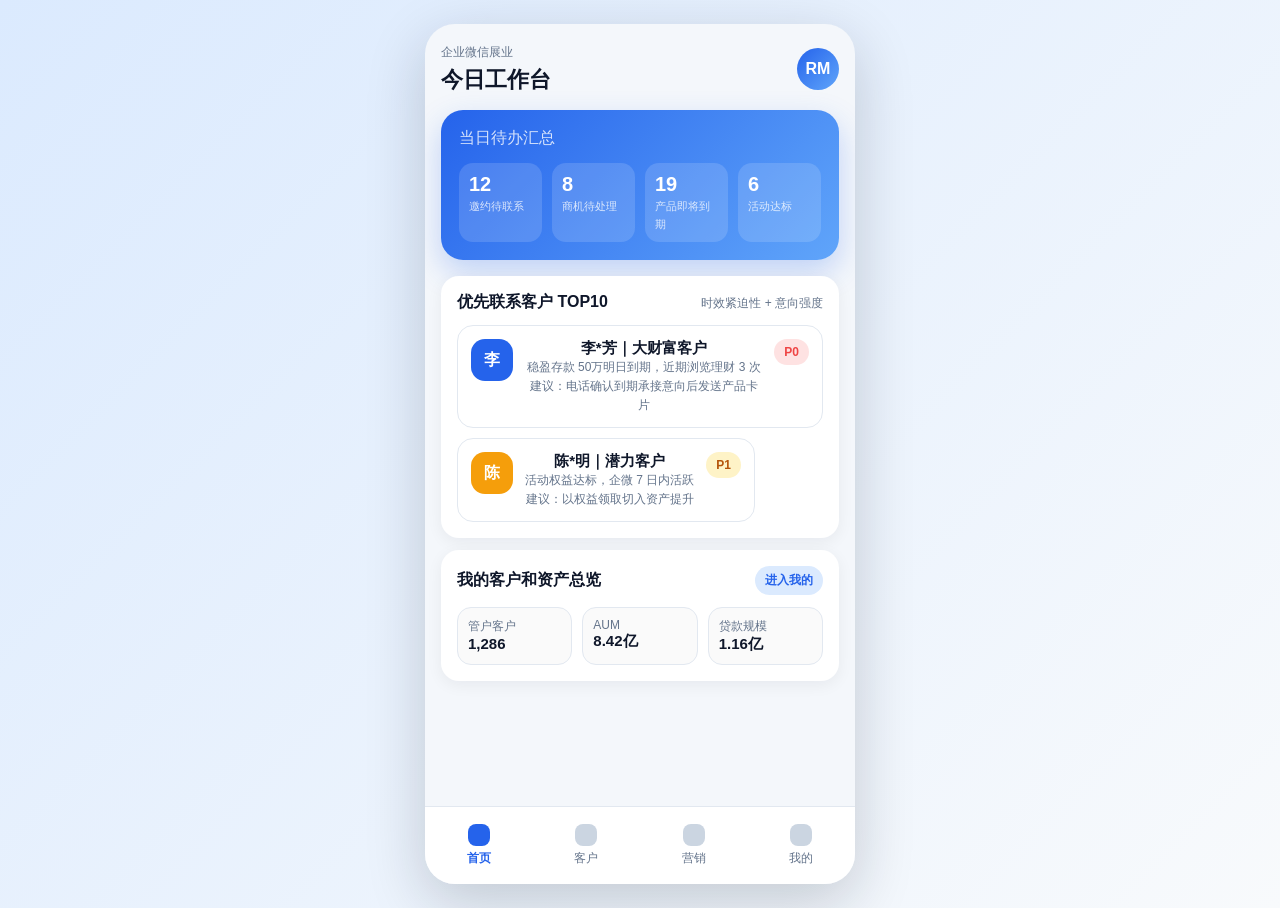
==== prototype/index.html @ 02556ceb "Unify PRD v1.2 prototype baseline Co-authored-by: multica-agent <github@multica.ai>" ====
<!DOCTYPE html>
<html lang="zh-CN">
<head>
  <meta charset="UTF-8">
  <meta name="viewport" content="width=device-width, initial-scale=1.0">
  <title>移动端客户经营工具 PRD v1.2 统一可交互原型</title>
  <style>
    :root{--primary:#2563eb;--primary-dark:#1d4ed8;--success:#10b981;--warning:#f59e0b;--danger:#ef4444;--bg:#f4f7fb;--surface:#fff;--text:#0f172a;--muted:#64748b;--border:#e2e8f0;--soft:#eff6ff}*{box-sizing:border-box}body{margin:0;min-height:100vh;background:linear-gradient(135deg,#dbeafe,#f8fafc);font-family:"PingFang SC",-apple-system,BlinkMacSystemFont,"Segoe UI",sans-serif;color:var(--text)}a,button{font:inherit;color:inherit}button{border:0;background:none}main.phone{width:min(100vw,430px);min-height:100vh;margin:0 auto;background:var(--bg);box-shadow:0 18px 60px rgba(15,23,42,.2);position:relative;overflow:hidden}.screen{display:none;min-height:100vh;padding:16px 16px 104px}.screen.active{display:block}.screen.subpage{padding-bottom:88px}.topbar,.subbar{display:flex;align-items:center;justify-content:space-between;gap:12px;min-height:58px}.subbar{justify-content:flex-start}.eyebrow{font-size:12px;color:var(--muted);margin:0 0 4px}h1,h2,h3,p{margin:0}h1{font-size:22px}h2{font-size:16px}h3{font-size:15px}.avatar{width:42px;height:42px;border-radius:50%;display:grid;place-items:center;color:#fff;font-weight:800;background:linear-gradient(135deg,var(--primary),#60a5fa)}.back{width:42px;height:42px;border-radius:14px;background:#fff;color:var(--primary);font-size:28px;box-shadow:0 5px 18px rgba(15,23,42,.08)}.hero{background:linear-gradient(135deg,var(--primary),#60a5fa);color:#fff;border-radius:22px;padding:18px;margin:12px 0 16px;box-shadow:0 12px 30px rgba(37,99,235,.25)}.hero p,.hero small{color:rgba(255,255,255,.8)}.grid2,.grid3,.grid4{display:grid;gap:10px}.grid2{grid-template-columns:repeat(2,1fr)}.grid3{grid-template-columns:repeat(3,1fr)}.grid4{grid-template-columns:repeat(4,1fr)}.metric{background:rgba(255,255,255,.14);border-radius:14px;padding:10px}.metric strong{display:block;font-size:20px}.metric span{font-size:11px;color:rgba(255,255,255,.78)}.card{background:#fff;border-radius:18px;padding:16px;margin:12px 0;box-shadow:0 4px 16px rgba(15,23,42,.06)}.title{display:flex;align-items:center;justify-content:space-between;gap:10px;margin-bottom:12px}.title span,.muted,small{font-size:12px;color:var(--muted);line-height:1.5}.entry,.row,.customer,.product,.rank,.asset-row{display:flex;align-items:flex-start;gap:12px;border:1px solid var(--border);border-radius:16px;padding:13px;margin-top:10px;background:#fff}.entry{align-items:center}.entry.primary,.customer.selected{border-color:#bfdbfe;background:linear-gradient(180deg,#fff,#eff6ff)}.icon{width:42px;height:42px;border-radius:14px;display:grid;place-items:center;background:var(--primary);color:#fff;font-weight:800;flex:0 0 42px}.icon.green{background:var(--success)}.icon.amber{background:var(--warning)}.icon.red{background:var(--danger)}.grow{flex:1}.pill,.tag{display:inline-flex;align-items:center;border-radius:999px;padding:6px 10px;font-size:12px;font-weight:700;background:#f1f5f9;color:var(--muted);white-space:nowrap}.pill.primary,.tag.primary{background:#dbeafe;color:var(--primary)}.tag.danger{background:#fee2e2;color:var(--danger)}.tag.warn{background:#fef3c7;color:#b45309}.chips{display:flex;gap:8px;overflow-x:auto;padding-bottom:2px}.chips .pill{border:1px solid transparent}.chips .primary{border-color:#bfdbfe}.tabbar{position:absolute;left:0;right:0;bottom:0;height:78px;background:rgba(255,255,255,.96);border-top:1px solid var(--border);display:grid;grid-template-columns:repeat(4,1fr);place-items:center;color:var(--muted);font-size:12px}.tabbar button{display:grid;gap:4px;place-items:center}.tabbar button::before{content:"";width:22px;height:22px;border-radius:8px;background:#cbd5e1}.tabbar .active{color:var(--primary);font-weight:800}.tabbar .active::before{background:var(--primary)}.bottom{position:absolute;left:16px;right:16px;bottom:18px;min-height:52px;border-radius:16px;background:var(--primary);color:#fff;font-weight:800;display:grid;place-items:center;box-shadow:0 12px 28px rgba(37,99,235,.28)}.bottom.secondary{background:#fff;color:var(--primary);border:1px solid #bfdbfe}.tabs{display:flex;gap:8px;overflow-x:auto;padding:2px 0 10px}.tabs button{border-radius:999px;padding:8px 10px;background:#f1f5f9;color:var(--muted);font-size:12px;font-weight:800;white-space:nowrap}.tabs button.active{background:#dbeafe;color:var(--primary)}.panel{display:none}.panel.active{display:block}.field-grid{display:grid;grid-template-columns:repeat(2,1fr);gap:10px}.field{border:1px solid var(--border);border-radius:14px;padding:10px;background:#fafafa}.field span{display:block;font-size:12px;color:var(--muted)}.field strong{font-size:15px}.opbar{position:absolute;left:0;right:0;bottom:0;height:76px;background:#fff;border-top:1px solid var(--border);display:grid;grid-template-columns:repeat(4,1fr);gap:6px;padding:8px 12px}.opbar button{border-radius:12px;background:#eff6ff;color:var(--primary);font-size:12px;font-weight:800}.table{display:grid;gap:8px}.asset-row{align-items:center;justify-content:space-between}.asset-row b{font-size:14px}.disabled{opacity:.55;background:#f8fafc}.notice{border-left:4px solid var(--primary);background:#eff6ff}.fail{border-color:#fecaca;background:#fff7f7}.success{border-color:#bbf7d0;background:#f0fdf4}.switch{display:flex;gap:8px;margin-top:8px}.switch button{flex:1;border-radius:12px;padding:10px;background:#f1f5f9;color:var(--muted);font-weight:800}.switch button.active{background:#dbeafe;color:var(--primary)}.empty{border:1px dashed #cbd5e1;border-radius:16px;padding:18px;text-align:center;color:var(--muted)}@media (min-width:700px){body{padding:24px 0}main.phone{min-height:860px;border-radius:30px}.screen{min-height:860px}}
  </style>
</head>
<body>
<main class="phone" aria-label="移动端客户经营工具 PRD v1.2 统一可交互原型">
  <section id="home" class="screen active" data-tab="home">
    <header class="topbar"><div><p class="eyebrow">企业微信展业</p><h1>今日工作台</h1></div><div class="avatar">RM</div></header>
    <div class="hero"><p>当日待办汇总</p><div class="grid4" style="margin-top:14px"><div class="metric"><strong>12</strong><span>邀约待联系</span></div><div class="metric"><strong>8</strong><span>商机待处理</span></div><div class="metric"><strong>19</strong><span>产品即将到期</span></div><div class="metric"><strong>6</strong><span>活动达标</span></div></div></div>
    <section class="card"><div class="title"><h2>优先联系客户 TOP10</h2><span>时效紧迫性 + 意向强度</span></div><button class="customer primary" onclick="show('customerDetail')"><div class="icon">李</div><div class="grow"><h3>李*芳｜大财富客户</h3><p class="muted">稳盈存款 50万明日到期，近期浏览理财 3 次</p><small>建议：电话确认到期承接意向后发送产品卡片</small></div><span class="tag danger">P0</span></button><button class="customer" onclick="show('customerDetail')"><div class="icon amber">陈</div><div class="grow"><h3>陈*明｜潜力客户</h3><p class="muted">活动权益达标，企微 7 日内活跃</p><small>建议：以权益领取切入资产提升</small></div><span class="tag warn">P1</span></button></section>
    <section class="card"><div class="title"><h2>我的客户和资产总览</h2><button class="pill primary" onclick="showTab('mine')">进入我的</button></div><div class="grid3"><div class="field"><span>管户客户</span><strong>1,286</strong></div><div class="field"><span>AUM</span><strong>8.42亿</strong></div><div class="field"><span>贷款规模</span><strong>1.16亿</strong></div></div></section>
  </section>

  <section id="customers" class="screen" data-tab="customers">
    <header class="topbar"><div><p class="eyebrow">客户经营</p><h1>客户列表</h1></div><div class="avatar">RM</div></header>
    <section class="card"><div class="chips"><span class="pill primary">全部</span><span class="pill">大财富客户</span><span class="pill">产品到期</span><span class="pill">强意向</span><span class="pill">贷款机会</span></div></section>
    <section class="card"><button class="customer selected" onclick="show('customerDetail')"><div class="icon">李</div><div class="grow"><h3>李*芳 138****6621</h3><p class="muted">证件 500***********0824｜风险 R2｜AUM 126.8万</p><small>存款 50万明日到期，E 秒贷额度可激活</small></div><span class="tag danger">到期</span></button><button class="customer" onclick="show('customerDetail')"><div class="icon green">王</div><div class="grow"><h3>王*娜 139****2819</h3><p class="muted">证件 350***********1186｜风险 R3｜AUM 82.4万</p><small>基金持仓回撤提醒，适合资产再平衡</small></div><span class="tag warn">动态</span></button></section>
  </section>

  <section id="customerDetail" class="screen subpage">
    <header class="subbar"><button class="back" onclick="backToTab('customers')" aria-label="返回">‹</button><div><p class="eyebrow">F01 客户详情</p><h1>李*芳</h1></div></header>
    <div class="hero"><p>客户资产总览</p><div class="grid3" style="margin-top:14px"><div class="metric"><strong>126.8万</strong><span>资产总计</span></div><div class="metric"><strong>18.6万</strong><span>总贷款</span></div><div class="metric"><strong>R2</strong><span>风险偏好</span></div></div></div>
    <section class="card"><div class="tabs" role="tablist"><button class="active" onclick="panel('productConfig',this)">产品配置</button><button onclick="panel('opportunity',this)">商机信息</button><button onclick="panel('campaigns',this)">营销活动</button><button onclick="panel('channels',this)">渠道签约</button><button onclick="panel('basicInfo',this)">基本信息</button></div>
      <div id="productConfig" class="panel active"><div class="field-grid"><div class="field"><span>存款</span><strong>58.0万</strong></div><div class="field"><span>理财</span><strong>42.6万</strong></div><div class="field"><span>基金</span><strong>12.4万</strong></div><div class="field"><span>总贷款</span><strong>18.6万</strong></div><div class="field"><span>E 秒贷余额</span><strong>8.2万</strong></div><div class="field"><span>零售贷款</span><strong>10.4万</strong></div></div><div class="row"><div class="grow"><h3>稳盈存款 50万</h3><p class="muted">到期日 2026-05-28｜收益率 2.15%｜建议承接固收理财</p></div><span class="tag danger">明日到期</span></div></div>
      <div id="opportunity" class="panel"><div class="row notice"><div class="grow"><h3>到期承接商机</h3><p class="muted">产品名称、余额、收益率、到期日完整展示；优先级 P0。</p></div><span class="tag danger">待处理</span></div><div class="row"><div class="grow"><h3>E 秒贷激活商机</h3><p class="muted">授信 20万，当前余额 8.2万，可结合资金周转需求沟通。</p></div><span class="tag warn">P1</span></div></div>
      <div id="campaigns" class="panel"><div class="row"><div class="grow"><h3>端午财富礼遇活动</h3><p class="muted">客户已达标可领权益，建议企微发送权益领取提醒。</p></div><span class="tag primary">可参与</span></div><div class="row"><div class="grow"><h3>大财富客户资产提升活动</h3><p class="muted">距下一档权益差 23.2万，可作为理财承接话术。</p></div><span class="tag warn">差额</span></div></div>
      <div id="channels" class="panel"><div class="field-grid"><div class="field"><span>企业微信</span><strong>已添加</strong></div><div class="field"><span>手机银行</span><strong>已签约</strong></div><div class="field"><span>短信触达</span><strong>已授权</strong></div><div class="field"><span>最近触达</span><strong>2026-05-24</strong></div></div></div>
      <div id="basicInfo" class="panel"><div class="field-grid"><div class="field"><span>客户类型</span><strong>大财富客户</strong></div><div class="field"><span>手机号</span><strong>138****6621</strong></div><div class="field"><span>证件号</span><strong>500***********0824</strong></div><div class="field"><span>KYC 标签</span><strong>稳健、短期限</strong></div></div></div>
    </section>
    <div class="opbar"><button>拨打电话</button><button>AI 简报</button><button>添加邀约</button><button>客户动态</button></div>
  </section>

  <section id="marketing" class="screen" data-tab="marketing">
    <header class="topbar"><div><p class="eyebrow">批量营销</p><h1>营销工具</h1></div><div class="avatar">RM</div></header>
    <div class="hero"><p>今日营销机会</p><div class="grid3" style="margin-top:14px"><div class="metric"><strong>38</strong><span>可触达客户</span></div><div class="metric"><strong>6</strong><span>到期转化</span></div><div class="metric"><strong>12</strong><span>活动达标</span></div></div></div>
    <section class="card"><button class="entry primary" onclick="show('productList')"><div class="icon">产</div><div class="grow"><h3>产品营销</h3><p class="muted">产品列表 → 产品详情 → 目标客户 → 企微确认 → 发送结果</p></div><span class="pill primary">进入</span></button><button class="entry" onclick="show('campaignList')"><div class="icon amber">活</div><div class="grow"><h3>活动营销</h3><p class="muted">活动达标权益、生日祝福、节日维护模板</p></div><span class="pill">查看</span></button><button class="entry"><div class="icon green">话</div><div class="grow"><h3>AI 话术生成</h3><p class="muted">根据客户标签生成企微沟通建议</p></div><span class="pill">展示态</span></button></section>
  </section>

  <section id="campaignList" class="screen subpage"><header class="subbar"><button class="back" onclick="showTab('marketing')">‹</button><div><p class="eyebrow">活动营销</p><h1>活动达标客户</h1></div></header><section class="card"><div class="row"><div class="icon amber">礼</div><div class="grow"><h3>端午财富礼遇</h3><p class="muted">12 位客户达标可领取权益，支持一键发送提醒。</p></div><span class="tag primary">可触达</span></div><div class="row"><div class="icon green">生</div><div class="grow"><h3>生日祝福维护</h3><p class="muted">3 位客户本周生日，自动生成祝福模板。</p></div><span class="tag warn">本周</span></div></section><button class="bottom secondary" onclick="showTab('marketing')">返回营销首页</button></section>
  <section id="productList" class="screen subpage"><header class="subbar"><button class="back" onclick="showTab('marketing')">‹</button><div><p class="eyebrow">产品营销</p><h1>产品列表</h1></div></header><section class="card"><div class="chips"><span class="pill primary">稳健理财</span><span class="pill">存款承接</span><span class="pill">基金定投</span><span class="pill">贷款服务</span></div><button class="product" onclick="show('productDetail')"><div class="grow"><h3>稳盈 91 天固收理财</h3><p class="muted">R2｜业绩比较基准 2.65%｜适合到期承接客户</p><div class="grid3" style="margin-top:10px"><div class="field"><span>适配客户</span><strong>128</strong></div><div class="field"><span>起购</span><strong>1万</strong></div><div class="field"><span>期限</span><strong>91天</strong></div></div></div><span class="tag primary">推荐</span></button></section><button class="bottom" onclick="show('productDetail')">查看产品详情</button></section>
  <section id="productDetail" class="screen subpage"><header class="subbar"><button class="back" onclick="show('productList')">‹</button><div><p class="eyebrow">产品详情</p><h1>稳盈 91 天固收理财</h1></div></header><section class="card"><div class="field-grid"><div class="field"><span>风险等级</span><strong>R2</strong></div><div class="field"><span>业绩比较基准</span><strong>2.65%</strong></div><div class="field"><span>产品期限</span><strong>91天</strong></div><div class="field"><span>适配原因</span><strong>到期承接</strong></div></div></section><section class="card"><h2>营销话术</h2><p class="muted">您上次配置的稳盈存款即将到期，这款产品期限短、波动低，可作为稳健承接选择。</p></section><button class="bottom" onclick="show('targetCustomer')">选择目标客户</button></section>
  <section id="targetCustomer" class="screen subpage"><header class="subbar"><button class="back" onclick="show('productDetail')">‹</button><div><p class="eyebrow">产品营销</p><h1>选择目标客户</h1></div></header><section class="card"><div class="title"><h2>适配筛选</h2><span>已选 3 / 匹配 128</span></div><div class="chips"><span class="pill primary">客户类型：大财富</span><span class="pill primary">风险偏好：R1-R2</span><span class="pill">产品持仓：到期</span><span class="pill">资产规模：50-300万</span><span class="pill">适配原因：到期承接</span><span class="pill">未持仓同类</span><span class="pill">按紧迫性排序</span></div></section><section class="card"><label class="customer selected"><input type="checkbox" checked><div class="grow"><h3>李*芳</h3><p class="muted">客户类型：大财富｜风险 R2｜资产 126.8万｜未持仓同类产品</p><small>适配原因：稳盈存款 50万明日到期，偏好稳健短期限。</small></div><span class="tag danger">到期</span></label><label class="customer selected"><input type="checkbox" checked><div class="grow"><h3>陈*明</h3><p class="muted">客户类型：潜力｜风险 R2｜资产 78.3万｜理财 30万 3 日后到期</p><small>适配原因：企微活跃且活动权益可叠加。</small></div><span class="tag warn">强意向</span></label><label class="customer selected"><input type="checkbox" checked><div class="grow"><h3>王*娜</h3><p class="muted">客户类型：大财富｜风险 R2｜资产 82.4万｜未持仓同类产品</p><small>适配原因：7 日后到期，适合分批配置。</small></div><span class="tag primary">高AUM</span></label><label class="customer disabled"><input type="checkbox" disabled><div class="grow"><h3>赵*刚</h3><p class="muted">风险 R4，与产品 R2 适配策略不匹配。</p><small>异常场景：禁止勾选，需改选适配产品。</small></div><span class="tag danger">不可选</span></label></section><button class="bottom" onclick="show('wechatConfirm')">生成企微群发确认</button></section>
  <section id="wechatConfirm" class="screen subpage"><header class="subbar"><button class="back" onclick="show('targetCustomer')">‹</button><div><p class="eyebrow">企微触达</p><h1>群发确认</h1></div></header><section class="card"><h2>发送内容预览</h2><p class="muted" style="margin-top:8px">李女士，您持有的稳盈存款即将到期，已为您匹配稳盈 91 天固收理财，期限短、波动低，可点击产品卡片了解详情。</p></section><section class="card"><div class="row"><div class="grow"><h3>发送客户</h3><p class="muted">李*芳、陈*明、王*娜；失败客户将在结果页展示原因与重试入口。</p></div><span class="tag primary">3人</span></div></section><button class="bottom" onclick="show('sendResult')">确认发送</button></section>
  <section id="sendResult" class="screen subpage"><header class="subbar"><button class="back" onclick="show('wechatConfirm')">‹</button><div><p class="eyebrow">企微触达</p><h1>发送结果</h1></div></header><section class="card"><div class="grid3"><div class="field"><span>成功数</span><strong>3</strong></div><div class="field"><span>失败数</span><strong>5</strong></div><div class="field"><span>可重试</span><strong>4</strong></div></div></section><section class="card"><div class="row success"><div class="grow"><h3>李*芳</h3><p class="muted">发送成功，营销记录已同步客户动态。</p></div><span class="tag primary">成功</span></div><div class="row fail"><div class="grow"><h3>刘*萍｜客户不可达</h3><p class="muted">企微离线且短信授权过期，可重试或改为电话触达。</p></div><button class="pill primary">重试</button></div><div class="row fail"><div class="grow"><h3>周*杰｜企微关系异常</h3><p class="muted">客户已删除企业微信关系，需重新添加后重试。</p></div><button class="pill primary">重试</button></div><div class="row fail"><div class="grow"><h3>吴*宁｜权限不足</h3><p class="muted">客户不在当前管户权限内，不允许重试。</p></div><span class="tag danger">不可重试</span></div><div class="row fail"><div class="grow"><h3>郑*洁｜内容校验失败</h3><p class="muted">话术包含未审核收益表述，修改后可重试。</p></div><button class="pill primary">重试</button></div><div class="row fail"><div class="grow"><h3>何*林｜系统异常</h3><p class="muted">企微接口超时，稍后可批量重试。</p></div><button class="pill primary">重试</button></div></section><button class="bottom secondary" onclick="showTab('marketing')">返回营销首页</button></section>

  <section id="mine" class="screen" data-tab="mine"><header class="topbar"><div><p class="eyebrow">我的中心</p><h1>我的</h1></div><div class="avatar">RM</div></header><button class="hero" onclick="show('assetOverview')" style="width:100%;text-align:left"><p>总资产规模</p><div class="grid3" style="margin-top:14px"><div class="metric"><strong>8.42亿</strong><span>点击进入总览明细</span></div><div class="metric"><strong>+2,360万</strong><span>较月初变化</span></div><div class="metric"><strong>2026-05-27</strong><span>最近更新</span></div></div></button><section class="card"><div class="title"><h2>资产分项下钻</h2><span>客户级明细</span></div><button class="asset-row" onclick="show('assetOverview')"><b>存款规模 4.12亿</b><span class="pill primary">查看明细</span></button><button class="asset-row" onclick="show('assetOverview')"><b>理财规模 2.38亿</b><span class="pill primary">查看明细</span></button><button class="asset-row" onclick="show('assetOverview')"><b>贷款规模 1.16亿</b><span class="pill primary">查看明细</span></button></section><section class="card"><div class="title"><h2>业绩排行榜</h2><button class="pill primary" onclick="show('ranking')">进入</button></div><p class="muted">覆盖新增大财富客户数、E 秒贷客户数、普惠贷款客户数、当月新增客户数、资产规模净增。</p></section></section>
  <section id="assetOverview" class="screen subpage"><header class="subbar"><button class="back" onclick="showTab('mine')">‹</button><div><p class="eyebrow">资产下钻</p><h1>资产总览明细</h1></div></header><section class="card"><div class="table"><div class="asset-row"><div><b>李*芳｜大财富客户</b><p class="muted">金额 126.8万｜较月初 +18.6万｜余额 58.0万</p></div><span class="tag primary">2026-05-27 09:10</span></div><div class="asset-row"><div><b>陈*明｜潜力客户</b><p class="muted">金额 78.3万｜较月初 +6.2万｜额度 20.0万</p></div><span class="tag primary">2026-05-27 08:45</span></div><div class="asset-row"><div><b>王*娜｜大财富客户</b><p class="muted">金额 82.4万｜较月初 -2.1万｜余额 42.7万</p></div><span class="tag primary">2026-05-26 18:30</span></div></div></section><button class="bottom secondary" onclick="showTab('mine')">返回我的</button></section>
  <section id="ranking" class="screen subpage"><header class="subbar"><button class="back" onclick="showTab('mine')">‹</button><div><p class="eyebrow">排行榜</p><h1>业绩排行</h1></div></header><section class="card"><div class="switch"><button class="active">本月</button><button>本季</button><button class="disabled" title="不可超过当前自然周期">后一周期不可选</button></div><div class="chips" style="margin-top:12px"><span class="pill primary">新增大财富客户数</span><span class="pill">E 秒贷客户数</span><span class="pill">普惠贷款客户数</span><span class="pill">当月新增客户数</span><span class="pill">资产规模净增</span></div></section><section class="card"><div class="rank"><span class="tag primary">1</span><div class="grow"><h3>张经理</h3><p class="muted">新增大财富 12｜当月新增客户 36｜资产净增 2,860万</p></div></div><div class="rank"><span class="tag warn">2</span><div class="grow"><h3>当前账号</h3><p class="muted">新增大财富 9｜E 秒贷客户 18｜普惠贷款客户 11</p></div></div><div class="empty">边界：后一周期按钮置灰，不展示未来预测口径。</div></section><button class="bottom secondary" onclick="showTab('mine')">返回我的</button></section>

  <nav class="tabbar" aria-label="主导航"><button data-nav="home" class="active" onclick="showTab('home')">首页</button><button data-nav="customers" onclick="showTab('customers')">客户</button><button data-nav="marketing" onclick="showTab('marketing')">营销</button><button data-nav="mine" onclick="showTab('mine')">我的</button></nav>
</main>
<script>
  const screens=[...document.querySelectorAll('.screen')];
  const tabbar=document.querySelector('.tabbar');
  function show(id){screens.forEach(s=>s.classList.toggle('active',s.id===id));const active=document.getElementById(id);const tab=active&&active.dataset.tab;tabbar.style.display=tab?'grid':'none';document.querySelectorAll('[data-nav]').forEach(b=>b.classList.toggle('active',b.dataset.nav===tab));}
  function showTab(id){show(id)}
  function backToTab(id){showTab(id)}
  function panel(id,btn){document.querySelectorAll('#customerDetail .panel').forEach(p=>p.classList.toggle('active',p.id===id));document.querySelectorAll('#customerDetail .tabs button').forEach(b=>b.classList.remove('active'));btn.classList.add('active')}
</script>
</body>
</html>
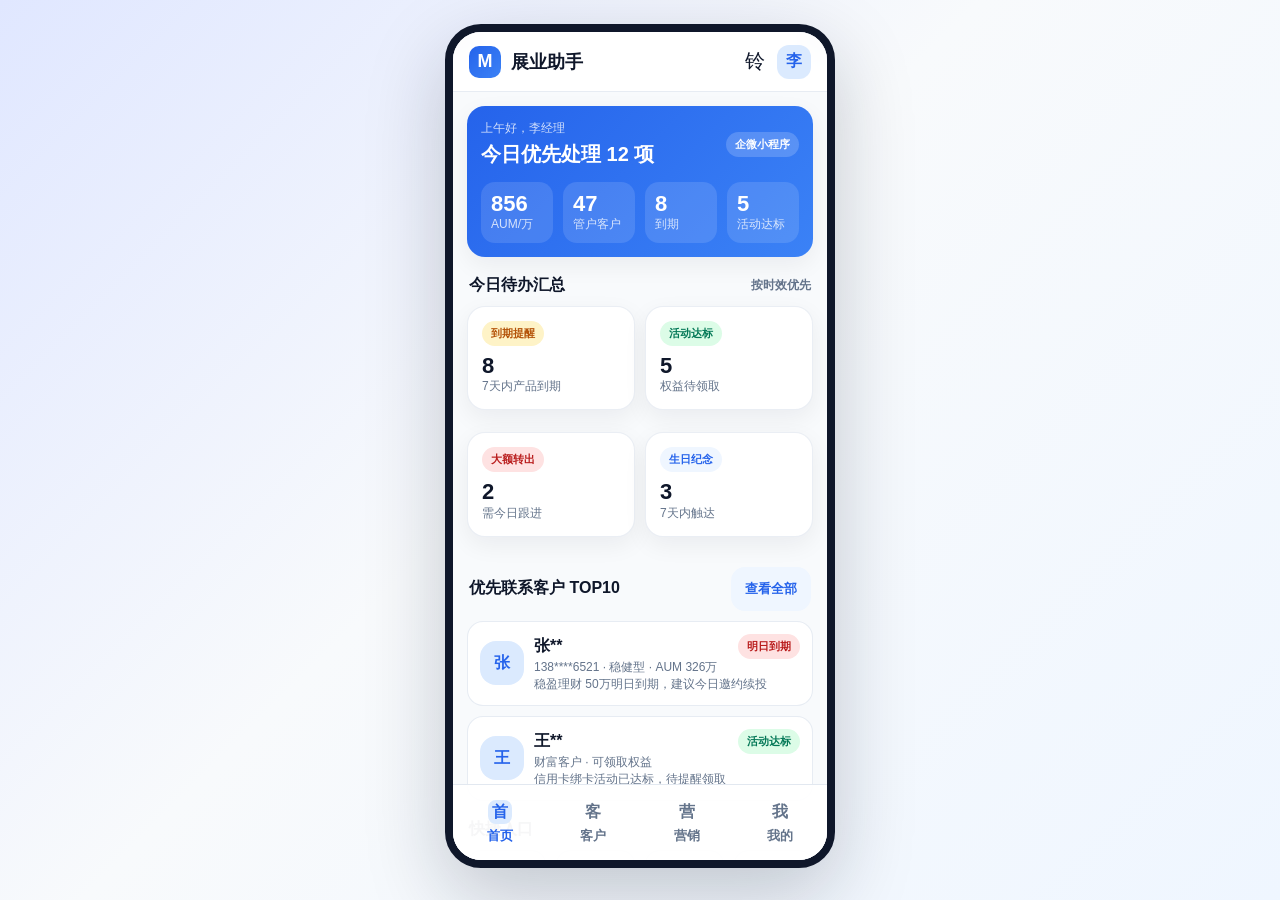
==== commit 190c6ab3: "Add PRD v1.2 interactive prototype Co-authored-by: multica-agent <github@multica.ai>" ====
--- a/prototype/index.html
+++ b/prototype/index.html
@@ -1,67 +1,319 @@
 <!DOCTYPE html>
 <html lang="zh-CN">
 <head>
-  <meta charset="UTF-8">
-  <meta name="viewport" content="width=device-width, initial-scale=1.0">
-  <title>移动端客户经营工具 PRD v1.2 统一可交互原型</title>
+  <meta charset="UTF-8" />
+  <meta name="viewport" content="width=device-width, initial-scale=1.0" />
+  <title>移动端客户经营工具 PRD v1.2 可交互原型</title>
   <style>
-    :root{--primary:#2563eb;--primary-dark:#1d4ed8;--success:#10b981;--warning:#f59e0b;--danger:#ef4444;--bg:#f4f7fb;--surface:#fff;--text:#0f172a;--muted:#64748b;--border:#e2e8f0;--soft:#eff6ff}*{box-sizing:border-box}body{margin:0;min-height:100vh;background:linear-gradient(135deg,#dbeafe,#f8fafc);font-family:"PingFang SC",-apple-system,BlinkMacSystemFont,"Segoe UI",sans-serif;color:var(--text)}a,button{font:inherit;color:inherit}button{border:0;background:none}main.phone{width:min(100vw,430px);min-height:100vh;margin:0 auto;background:var(--bg);box-shadow:0 18px 60px rgba(15,23,42,.2);position:relative;overflow:hidden}.screen{display:none;min-height:100vh;padding:16px 16px 104px}.screen.active{display:block}.screen.subpage{padding-bottom:88px}.topbar,.subbar{display:flex;align-items:center;justify-content:space-between;gap:12px;min-height:58px}.subbar{justify-content:flex-start}.eyebrow{font-size:12px;color:var(--muted);margin:0 0 4px}h1,h2,h3,p{margin:0}h1{font-size:22px}h2{font-size:16px}h3{font-size:15px}.avatar{width:42px;height:42px;border-radius:50%;display:grid;place-items:center;color:#fff;font-weight:800;background:linear-gradient(135deg,var(--primary),#60a5fa)}.back{width:42px;height:42px;border-radius:14px;background:#fff;color:var(--primary);font-size:28px;box-shadow:0 5px 18px rgba(15,23,42,.08)}.hero{background:linear-gradient(135deg,var(--primary),#60a5fa);color:#fff;border-radius:22px;padding:18px;margin:12px 0 16px;box-shadow:0 12px 30px rgba(37,99,235,.25)}.hero p,.hero small{color:rgba(255,255,255,.8)}.grid2,.grid3,.grid4{display:grid;gap:10px}.grid2{grid-template-columns:repeat(2,1fr)}.grid3{grid-template-columns:repeat(3,1fr)}.grid4{grid-template-columns:repeat(4,1fr)}.metric{background:rgba(255,255,255,.14);border-radius:14px;padding:10px}.metric strong{display:block;font-size:20px}.metric span{font-size:11px;color:rgba(255,255,255,.78)}.card{background:#fff;border-radius:18px;padding:16px;margin:12px 0;box-shadow:0 4px 16px rgba(15,23,42,.06)}.title{display:flex;align-items:center;justify-content:space-between;gap:10px;margin-bottom:12px}.title span,.muted,small{font-size:12px;color:var(--muted);line-height:1.5}.entry,.row,.customer,.product,.rank,.asset-row{display:flex;align-items:flex-start;gap:12px;border:1px solid var(--border);border-radius:16px;padding:13px;margin-top:10px;background:#fff}.entry{align-items:center}.entry.primary,.customer.selected{border-color:#bfdbfe;background:linear-gradient(180deg,#fff,#eff6ff)}.icon{width:42px;height:42px;border-radius:14px;display:grid;place-items:center;background:var(--primary);color:#fff;font-weight:800;flex:0 0 42px}.icon.green{background:var(--success)}.icon.amber{background:var(--warning)}.icon.red{background:var(--danger)}.grow{flex:1}.pill,.tag{display:inline-flex;align-items:center;border-radius:999px;padding:6px 10px;font-size:12px;font-weight:700;background:#f1f5f9;color:var(--muted);white-space:nowrap}.pill.primary,.tag.primary{background:#dbeafe;color:var(--primary)}.tag.danger{background:#fee2e2;color:var(--danger)}.tag.warn{background:#fef3c7;color:#b45309}.chips{display:flex;gap:8px;overflow-x:auto;padding-bottom:2px}.chips .pill{border:1px solid transparent}.chips .primary{border-color:#bfdbfe}.tabbar{position:absolute;left:0;right:0;bottom:0;height:78px;background:rgba(255,255,255,.96);border-top:1px solid var(--border);display:grid;grid-template-columns:repeat(4,1fr);place-items:center;color:var(--muted);font-size:12px}.tabbar button{display:grid;gap:4px;place-items:center}.tabbar button::before{content:"";width:22px;height:22px;border-radius:8px;background:#cbd5e1}.tabbar .active{color:var(--primary);font-weight:800}.tabbar .active::before{background:var(--primary)}.bottom{position:absolute;left:16px;right:16px;bottom:18px;min-height:52px;border-radius:16px;background:var(--primary);color:#fff;font-weight:800;display:grid;place-items:center;box-shadow:0 12px 28px rgba(37,99,235,.28)}.bottom.secondary{background:#fff;color:var(--primary);border:1px solid #bfdbfe}.tabs{display:flex;gap:8px;overflow-x:auto;padding:2px 0 10px}.tabs button{border-radius:999px;padding:8px 10px;background:#f1f5f9;color:var(--muted);font-size:12px;font-weight:800;white-space:nowrap}.tabs button.active{background:#dbeafe;color:var(--primary)}.panel{display:none}.panel.active{display:block}.field-grid{display:grid;grid-template-columns:repeat(2,1fr);gap:10px}.field{border:1px solid var(--border);border-radius:14px;padding:10px;background:#fafafa}.field span{display:block;font-size:12px;color:var(--muted)}.field strong{font-size:15px}.opbar{position:absolute;left:0;right:0;bottom:0;height:76px;background:#fff;border-top:1px solid var(--border);display:grid;grid-template-columns:repeat(4,1fr);gap:6px;padding:8px 12px}.opbar button{border-radius:12px;background:#eff6ff;color:var(--primary);font-size:12px;font-weight:800}.table{display:grid;gap:8px}.asset-row{align-items:center;justify-content:space-between}.asset-row b{font-size:14px}.disabled{opacity:.55;background:#f8fafc}.notice{border-left:4px solid var(--primary);background:#eff6ff}.fail{border-color:#fecaca;background:#fff7f7}.success{border-color:#bbf7d0;background:#f0fdf4}.switch{display:flex;gap:8px;margin-top:8px}.switch button{flex:1;border-radius:12px;padding:10px;background:#f1f5f9;color:var(--muted);font-weight:800}.switch button.active{background:#dbeafe;color:var(--primary)}.empty{border:1px dashed #cbd5e1;border-radius:16px;padding:18px;text-align:center;color:var(--muted)}@media (min-width:700px){body{padding:24px 0}main.phone{min-height:860px;border-radius:30px}.screen{min-height:860px}}
+    :root {
+      --primary: #2563EB;
+      --primary-dark: #1D4ED8;
+      --secondary: #3B82F6;
+      --success: #10B981;
+      --warning: #F59E0B;
+      --error: #EF4444;
+      --bg: #F8FAFC;
+      --surface: #FFFFFF;
+      --text: #0F172A;
+      --muted: #64748B;
+      --border: #E2E8F0;
+      --purple: #8B5CF6;
+      --safe: env(safe-area-inset-bottom, 0px);
+      font-family: "IBM Plex Sans", "Noto Sans SC", "PingFang SC", -apple-system, BlinkMacSystemFont, sans-serif;
+    }
+
+    * { box-sizing: border-box; }
+    body {
+      margin: 0;
+      min-height: 100vh;
+      background: linear-gradient(135deg, #E0E7FF 0%, #F8FAFC 45%, #EFF6FF 100%);
+      color: var(--text);
+      display: flex;
+      justify-content: center;
+      padding: 24px 12px;
+    }
+    .shell {
+      width: 390px;
+      max-width: 100%;
+      height: 844px;
+      border-radius: 36px;
+      background: var(--bg);
+      box-shadow: 0 28px 80px rgba(15, 23, 42, .22);
+      overflow: hidden;
+      position: relative;
+      border: 8px solid #0F172A;
+    }
+    .screen {
+      display: none;
+      height: 100%;
+      overflow: hidden;
+      background: var(--bg);
+      animation: enter .18s ease-out;
+    }
+    .screen.active { display: flex; flex-direction: column; }
+    @keyframes enter { from { opacity: 0; transform: translateY(10px); } to { opacity: 1; transform: translateY(0); } }
+    .topbar, .subbar {
+      height: 60px;
+      min-height: 60px;
+      background: rgba(255,255,255,.92);
+      backdrop-filter: blur(14px);
+      display: flex;
+      align-items: center;
+      padding: 0 16px;
+      border-bottom: 1px solid rgba(226,232,240,.8);
+      z-index: 5;
+    }
+    .brand { display: flex; align-items: center; gap: 10px; font-weight: 700; font-size: 18px; }
+    .logo { width: 32px; height: 32px; border-radius: 10px; background: linear-gradient(135deg, var(--primary), var(--secondary)); color: #fff; display: grid; place-items: center; font-weight: 800; }
+    .spacer { flex: 1; }
+    .icon-btn, .back-btn {
+      min-width: 44px; min-height: 44px; border: 0; background: transparent; border-radius: 14px;
+      color: var(--text); font-size: 20px; display: inline-flex; align-items: center; justify-content: center;
+    }
+    .back-btn { margin-left: -10px; font-size: 24px; }
+    .sub-title { font-size: 18px; font-weight: 700; }
+    .content { flex: 1; overflow-y: auto; padding: 14px 14px 96px; }
+    .no-tab .content { padding-bottom: 86px; }
+    .section-title { font-size: 16px; font-weight: 700; margin: 18px 2px 10px; display:flex; justify-content:space-between; align-items:center; }
+    .muted { color: var(--muted); }
+    .small { font-size: 12px; }
+    .card { background: var(--surface); border-radius: 18px; padding: 14px; box-shadow: 0 8px 24px rgba(15,23,42,.06); border: 1px solid rgba(226,232,240,.72); margin-bottom: 12px; }
+    .hero { background: linear-gradient(135deg, var(--primary), var(--secondary)); color: #fff; border: 0; }
+    .grid { display: grid; gap: 10px; }
+    .grid-2 { grid-template-columns: repeat(2, 1fr); }
+    .grid-3 { grid-template-columns: repeat(3, 1fr); }
+    .grid-4 { grid-template-columns: repeat(4, 1fr); }
+    .metric { background: rgba(255,255,255,.12); border-radius: 14px; padding: 10px; }
+    .metric .num, .num { font-variant-numeric: tabular-nums; font-weight: 800; font-size: 22px; line-height: 1.1; }
+    .label { font-size: 12px; color: var(--muted); }
+    .hero .label { color: rgba(255,255,255,.78); }
+    .pill { border-radius: 999px; padding: 5px 9px; font-size: 11px; font-weight: 700; background: #EFF6FF; color: var(--primary); display: inline-flex; align-items: center; gap: 4px; }
+    .pill.success { background:#DCFCE7; color:#047857; }
+    .pill.warn { background:#FEF3C7; color:#B45309; }
+    .pill.error { background:#FEE2E2; color:#B91C1C; }
+    .pill.gray { background:#F1F5F9; color:#475569; }
+    .row { display: flex; gap: 10px; align-items: center; }
+    .between { display: flex; justify-content: space-between; align-items: center; gap: 10px; }
+    .btn {
+      min-height: 44px; border: 0; border-radius: 14px; padding: 0 14px; font-weight: 700;
+      background: linear-gradient(135deg, var(--primary), var(--secondary)); color: #fff;
+    }
+    .btn.secondary { background: #EFF6FF; color: var(--primary); }
+    .btn.ghost { background: #F8FAFC; color: var(--text); border: 1px solid var(--border); }
+    .btn.danger { background: #FEE2E2; color: #B91C1C; }
+    .btn:active, .tab:active, .list-item:active, .card.clickable:active { transform: scale(.98); }
+    .tabbar {
+      position: absolute; left: 0; right: 0; bottom: 0; height: 76px; padding-bottom: var(--safe);
+      background: rgba(255,255,255,.96); border-top: 1px solid var(--border); display: grid; grid-template-columns: repeat(4,1fr); z-index: 20;
+    }
+    .tab { border: 0; background: transparent; min-height: 64px; color: var(--muted); font-weight: 600; display:flex; flex-direction:column; align-items:center; justify-content:center; gap:3px; }
+    .tab.active { color: var(--primary); }
+    .tab .ico { width: 24px; height: 24px; border-radius: 8px; display:grid; place-items:center; font-size: 16px; }
+    .tab.active .ico { background: #DBEAFE; }
+    .chips { display: flex; gap: 8px; overflow-x: auto; padding-bottom: 4px; }
+    .chip { min-height: 36px; border: 1px solid var(--border); background: #fff; border-radius: 999px; padding: 0 12px; color: var(--muted); font-weight: 700; white-space: nowrap; }
+    .chip.active { color: var(--primary); border-color: #BFDBFE; background: #EFF6FF; }
+    .list-item { background: #fff; border-radius: 16px; padding: 12px; border: 1px solid rgba(226,232,240,.8); margin-bottom: 10px; }
+    .avatar { width: 44px; height: 44px; border-radius: 16px; background: #DBEAFE; color: var(--primary); font-weight: 800; display:grid; place-items:center; }
+    .bar { height: 8px; border-radius: 999px; background: #E2E8F0; overflow: hidden; }
+    .bar > i { display:block; height:100%; border-radius:999px; background: linear-gradient(90deg,var(--primary),var(--success)); }
+    .nav-tabs { display:flex; gap:8px; overflow-x:auto; margin-bottom: 12px; position: sticky; top: 0; z-index: 2; background: var(--bg); padding: 2px 0 8px; }
+    .detail-action {
+      position:absolute; left:0; right:0; bottom:0; background:#fff; border-top:1px solid var(--border); padding:10px 12px calc(10px + var(--safe)); display:grid; grid-template-columns:repeat(4,1fr); gap:8px; z-index:25;
+    }
+    .task-action { grid-template-columns: 1fr 1fr; }
+    .detail-action .btn { padding:0 8px; font-size:12px; }
+    .field { display:flex; justify-content:space-between; gap: 12px; padding: 9px 0; border-bottom: 1px dashed #E2E8F0; font-size: 13px; }
+    .field:last-child { border-bottom:0; }
+    .money { font-variant-numeric: tabular-nums; font-weight: 800; }
+    .subtle { background:#F8FAFC; border-radius:14px; padding:10px; }
+    .divider { height:1px; background: var(--border); margin:10px 0; }
+    .search { width:100%; height:42px; border:1px solid var(--border); border-radius:14px; padding:0 12px; font-size:14px; background:#fff; }
+    .check { width:22px; height:22px; border-radius:7px; border:2px solid #CBD5E1; display:grid; place-items:center; color:#fff; font-size:13px; }
+    .selected .check { background: var(--primary); border-color: var(--primary); }
+    .rank-row { display:grid; grid-template-columns: 34px 1fr auto; gap:10px; align-items:center; padding:10px 0; border-bottom:1px solid #F1F5F9; }
+    .rank-row.me { background:#EFF6FF; margin: 0 -8px; padding:10px 8px; border-radius:12px; border-bottom:0; }
+    .hide { display:none !important; }
   </style>
 </head>
 <body>
-<main class="phone" aria-label="移动端客户经营工具 PRD v1.2 统一可交互原型">
-  <section id="home" class="screen active" data-tab="home">
-    <header class="topbar"><div><p class="eyebrow">企业微信展业</p><h1>今日工作台</h1></div><div class="avatar">RM</div></header>
-    <div class="hero"><p>当日待办汇总</p><div class="grid4" style="margin-top:14px"><div class="metric"><strong>12</strong><span>邀约待联系</span></div><div class="metric"><strong>8</strong><span>商机待处理</span></div><div class="metric"><strong>19</strong><span>产品即将到期</span></div><div class="metric"><strong>6</strong><span>活动达标</span></div></div></div>
-    <section class="card"><div class="title"><h2>优先联系客户 TOP10</h2><span>时效紧迫性 + 意向强度</span></div><button class="customer primary" onclick="show('customerDetail')"><div class="icon">李</div><div class="grow"><h3>李*芳｜大财富客户</h3><p class="muted">稳盈存款 50万明日到期，近期浏览理财 3 次</p><small>建议：电话确认到期承接意向后发送产品卡片</small></div><span class="tag danger">P0</span></button><button class="customer" onclick="show('customerDetail')"><div class="icon amber">陈</div><div class="grow"><h3>陈*明｜潜力客户</h3><p class="muted">活动权益达标，企微 7 日内活跃</p><small>建议：以权益领取切入资产提升</small></div><span class="tag warn">P1</span></button></section>
-    <section class="card"><div class="title"><h2>我的客户和资产总览</h2><button class="pill primary" onclick="showTab('mine')">进入我的</button></div><div class="grid3"><div class="field"><span>管户客户</span><strong>1,286</strong></div><div class="field"><span>AUM</span><strong>8.42亿</strong></div><div class="field"><span>贷款规模</span><strong>1.16亿</strong></div></div></section>
-  </section>
-
-  <section id="customers" class="screen" data-tab="customers">
-    <header class="topbar"><div><p class="eyebrow">客户经营</p><h1>客户列表</h1></div><div class="avatar">RM</div></header>
-    <section class="card"><div class="chips"><span class="pill primary">全部</span><span class="pill">大财富客户</span><span class="pill">产品到期</span><span class="pill">强意向</span><span class="pill">贷款机会</span></div></section>
-    <section class="card"><button class="customer selected" onclick="show('customerDetail')"><div class="icon">李</div><div class="grow"><h3>李*芳 138****6621</h3><p class="muted">证件 500***********0824｜风险 R2｜AUM 126.8万</p><small>存款 50万明日到期，E 秒贷额度可激活</small></div><span class="tag danger">到期</span></button><button class="customer" onclick="show('customerDetail')"><div class="icon green">王</div><div class="grow"><h3>王*娜 139****2819</h3><p class="muted">证件 350***********1186｜风险 R3｜AUM 82.4万</p><small>基金持仓回撤提醒，适合资产再平衡</small></div><span class="tag warn">动态</span></button></section>
-  </section>
-
-  <section id="customerDetail" class="screen subpage">
-    <header class="subbar"><button class="back" onclick="backToTab('customers')" aria-label="返回">‹</button><div><p class="eyebrow">F01 客户详情</p><h1>李*芳</h1></div></header>
-    <div class="hero"><p>客户资产总览</p><div class="grid3" style="margin-top:14px"><div class="metric"><strong>126.8万</strong><span>资产总计</span></div><div class="metric"><strong>18.6万</strong><span>总贷款</span></div><div class="metric"><strong>R2</strong><span>风险偏好</span></div></div></div>
-    <section class="card"><div class="tabs" role="tablist"><button class="active" onclick="panel('productConfig',this)">产品配置</button><button onclick="panel('opportunity',this)">商机信息</button><button onclick="panel('campaigns',this)">营销活动</button><button onclick="panel('channels',this)">渠道签约</button><button onclick="panel('basicInfo',this)">基本信息</button></div>
-      <div id="productConfig" class="panel active"><div class="field-grid"><div class="field"><span>存款</span><strong>58.0万</strong></div><div class="field"><span>理财</span><strong>42.6万</strong></div><div class="field"><span>基金</span><strong>12.4万</strong></div><div class="field"><span>总贷款</span><strong>18.6万</strong></div><div class="field"><span>E 秒贷余额</span><strong>8.2万</strong></div><div class="field"><span>零售贷款</span><strong>10.4万</strong></div></div><div class="row"><div class="grow"><h3>稳盈存款 50万</h3><p class="muted">到期日 2026-05-28｜收益率 2.15%｜建议承接固收理财</p></div><span class="tag danger">明日到期</span></div></div>
-      <div id="opportunity" class="panel"><div class="row notice"><div class="grow"><h3>到期承接商机</h3><p class="muted">产品名称、余额、收益率、到期日完整展示；优先级 P0。</p></div><span class="tag danger">待处理</span></div><div class="row"><div class="grow"><h3>E 秒贷激活商机</h3><p class="muted">授信 20万，当前余额 8.2万，可结合资金周转需求沟通。</p></div><span class="tag warn">P1</span></div></div>
-      <div id="campaigns" class="panel"><div class="row"><div class="grow"><h3>端午财富礼遇活动</h3><p class="muted">客户已达标可领权益，建议企微发送权益领取提醒。</p></div><span class="tag primary">可参与</span></div><div class="row"><div class="grow"><h3>大财富客户资产提升活动</h3><p class="muted">距下一档权益差 23.2万，可作为理财承接话术。</p></div><span class="tag warn">差额</span></div></div>
-      <div id="channels" class="panel"><div class="field-grid"><div class="field"><span>企业微信</span><strong>已添加</strong></div><div class="field"><span>手机银行</span><strong>已签约</strong></div><div class="field"><span>短信触达</span><strong>已授权</strong></div><div class="field"><span>最近触达</span><strong>2026-05-24</strong></div></div></div>
-      <div id="basicInfo" class="panel"><div class="field-grid"><div class="field"><span>客户类型</span><strong>大财富客户</strong></div><div class="field"><span>手机号</span><strong>138****6621</strong></div><div class="field"><span>证件号</span><strong>500***********0824</strong></div><div class="field"><span>KYC 标签</span><strong>稳健、短期限</strong></div></div></div>
-    </section>
-    <div class="opbar"><button>拨打电话</button><button>AI 简报</button><button>添加邀约</button><button>客户动态</button></div>
-  </section>
-
-  <section id="marketing" class="screen" data-tab="marketing">
-    <header class="topbar"><div><p class="eyebrow">批量营销</p><h1>营销工具</h1></div><div class="avatar">RM</div></header>
-    <div class="hero"><p>今日营销机会</p><div class="grid3" style="margin-top:14px"><div class="metric"><strong>38</strong><span>可触达客户</span></div><div class="metric"><strong>6</strong><span>到期转化</span></div><div class="metric"><strong>12</strong><span>活动达标</span></div></div></div>
-    <section class="card"><button class="entry primary" onclick="show('productList')"><div class="icon">产</div><div class="grow"><h3>产品营销</h3><p class="muted">产品列表 → 产品详情 → 目标客户 → 企微确认 → 发送结果</p></div><span class="pill primary">进入</span></button><button class="entry" onclick="show('campaignList')"><div class="icon amber">活</div><div class="grow"><h3>活动营销</h3><p class="muted">活动达标权益、生日祝福、节日维护模板</p></div><span class="pill">查看</span></button><button class="entry"><div class="icon green">话</div><div class="grow"><h3>AI 话术生成</h3><p class="muted">根据客户标签生成企微沟通建议</p></div><span class="pill">展示态</span></button></section>
-  </section>
-
-  <section id="campaignList" class="screen subpage"><header class="subbar"><button class="back" onclick="showTab('marketing')">‹</button><div><p class="eyebrow">活动营销</p><h1>活动达标客户</h1></div></header><section class="card"><div class="row"><div class="icon amber">礼</div><div class="grow"><h3>端午财富礼遇</h3><p class="muted">12 位客户达标可领取权益，支持一键发送提醒。</p></div><span class="tag primary">可触达</span></div><div class="row"><div class="icon green">生</div><div class="grow"><h3>生日祝福维护</h3><p class="muted">3 位客户本周生日，自动生成祝福模板。</p></div><span class="tag warn">本周</span></div></section><button class="bottom secondary" onclick="showTab('marketing')">返回营销首页</button></section>
-  <section id="productList" class="screen subpage"><header class="subbar"><button class="back" onclick="showTab('marketing')">‹</button><div><p class="eyebrow">产品营销</p><h1>产品列表</h1></div></header><section class="card"><div class="chips"><span class="pill primary">稳健理财</span><span class="pill">存款承接</span><span class="pill">基金定投</span><span class="pill">贷款服务</span></div><button class="product" onclick="show('productDetail')"><div class="grow"><h3>稳盈 91 天固收理财</h3><p class="muted">R2｜业绩比较基准 2.65%｜适合到期承接客户</p><div class="grid3" style="margin-top:10px"><div class="field"><span>适配客户</span><strong>128</strong></div><div class="field"><span>起购</span><strong>1万</strong></div><div class="field"><span>期限</span><strong>91天</strong></div></div></div><span class="tag primary">推荐</span></button></section><button class="bottom" onclick="show('productDetail')">查看产品详情</button></section>
-  <section id="productDetail" class="screen subpage"><header class="subbar"><button class="back" onclick="show('productList')">‹</button><div><p class="eyebrow">产品详情</p><h1>稳盈 91 天固收理财</h1></div></header><section class="card"><div class="field-grid"><div class="field"><span>风险等级</span><strong>R2</strong></div><div class="field"><span>业绩比较基准</span><strong>2.65%</strong></div><div class="field"><span>产品期限</span><strong>91天</strong></div><div class="field"><span>适配原因</span><strong>到期承接</strong></div></div></section><section class="card"><h2>营销话术</h2><p class="muted">您上次配置的稳盈存款即将到期，这款产品期限短、波动低，可作为稳健承接选择。</p></section><button class="bottom" onclick="show('targetCustomer')">选择目标客户</button></section>
-  <section id="targetCustomer" class="screen subpage"><header class="subbar"><button class="back" onclick="show('productDetail')">‹</button><div><p class="eyebrow">产品营销</p><h1>选择目标客户</h1></div></header><section class="card"><div class="title"><h2>适配筛选</h2><span>已选 3 / 匹配 128</span></div><div class="chips"><span class="pill primary">客户类型：大财富</span><span class="pill primary">风险偏好：R1-R2</span><span class="pill">产品持仓：到期</span><span class="pill">资产规模：50-300万</span><span class="pill">适配原因：到期承接</span><span class="pill">未持仓同类</span><span class="pill">按紧迫性排序</span></div></section><section class="card"><label class="customer selected"><input type="checkbox" checked><div class="grow"><h3>李*芳</h3><p class="muted">客户类型：大财富｜风险 R2｜资产 126.8万｜未持仓同类产品</p><small>适配原因：稳盈存款 50万明日到期，偏好稳健短期限。</small></div><span class="tag danger">到期</span></label><label class="customer selected"><input type="checkbox" checked><div class="grow"><h3>陈*明</h3><p class="muted">客户类型：潜力｜风险 R2｜资产 78.3万｜理财 30万 3 日后到期</p><small>适配原因：企微活跃且活动权益可叠加。</small></div><span class="tag warn">强意向</span></label><label class="customer selected"><input type="checkbox" checked><div class="grow"><h3>王*娜</h3><p class="muted">客户类型：大财富｜风险 R2｜资产 82.4万｜未持仓同类产品</p><small>适配原因：7 日后到期，适合分批配置。</small></div><span class="tag primary">高AUM</span></label><label class="customer disabled"><input type="checkbox" disabled><div class="grow"><h3>赵*刚</h3><p class="muted">风险 R4，与产品 R2 适配策略不匹配。</p><small>异常场景：禁止勾选，需改选适配产品。</small></div><span class="tag danger">不可选</span></label></section><button class="bottom" onclick="show('wechatConfirm')">生成企微群发确认</button></section>
-  <section id="wechatConfirm" class="screen subpage"><header class="subbar"><button class="back" onclick="show('targetCustomer')">‹</button><div><p class="eyebrow">企微触达</p><h1>群发确认</h1></div></header><section class="card"><h2>发送内容预览</h2><p class="muted" style="margin-top:8px">李女士，您持有的稳盈存款即将到期，已为您匹配稳盈 91 天固收理财，期限短、波动低，可点击产品卡片了解详情。</p></section><section class="card"><div class="row"><div class="grow"><h3>发送客户</h3><p class="muted">李*芳、陈*明、王*娜；失败客户将在结果页展示原因与重试入口。</p></div><span class="tag primary">3人</span></div></section><button class="bottom" onclick="show('sendResult')">确认发送</button></section>
-  <section id="sendResult" class="screen subpage"><header class="subbar"><button class="back" onclick="show('wechatConfirm')">‹</button><div><p class="eyebrow">企微触达</p><h1>发送结果</h1></div></header><section class="card"><div class="grid3"><div class="field"><span>成功数</span><strong>3</strong></div><div class="field"><span>失败数</span><strong>5</strong></div><div class="field"><span>可重试</span><strong>4</strong></div></div></section><section class="card"><div class="row success"><div class="grow"><h3>李*芳</h3><p class="muted">发送成功，营销记录已同步客户动态。</p></div><span class="tag primary">成功</span></div><div class="row fail"><div class="grow"><h3>刘*萍｜客户不可达</h3><p class="muted">企微离线且短信授权过期，可重试或改为电话触达。</p></div><button class="pill primary">重试</button></div><div class="row fail"><div class="grow"><h3>周*杰｜企微关系异常</h3><p class="muted">客户已删除企业微信关系，需重新添加后重试。</p></div><button class="pill primary">重试</button></div><div class="row fail"><div class="grow"><h3>吴*宁｜权限不足</h3><p class="muted">客户不在当前管户权限内，不允许重试。</p></div><span class="tag danger">不可重试</span></div><div class="row fail"><div class="grow"><h3>郑*洁｜内容校验失败</h3><p class="muted">话术包含未审核收益表述，修改后可重试。</p></div><button class="pill primary">重试</button></div><div class="row fail"><div class="grow"><h3>何*林｜系统异常</h3><p class="muted">企微接口超时，稍后可批量重试。</p></div><button class="pill primary">重试</button></div></section><button class="bottom secondary" onclick="showTab('marketing')">返回营销首页</button></section>
-
-  <section id="mine" class="screen" data-tab="mine"><header class="topbar"><div><p class="eyebrow">我的中心</p><h1>我的</h1></div><div class="avatar">RM</div></header><button class="hero" onclick="show('assetOverview')" style="width:100%;text-align:left"><p>总资产规模</p><div class="grid3" style="margin-top:14px"><div class="metric"><strong>8.42亿</strong><span>点击进入总览明细</span></div><div class="metric"><strong>+2,360万</strong><span>较月初变化</span></div><div class="metric"><strong>2026-05-27</strong><span>最近更新</span></div></div></button><section class="card"><div class="title"><h2>资产分项下钻</h2><span>客户级明细</span></div><button class="asset-row" onclick="show('assetOverview')"><b>存款规模 4.12亿</b><span class="pill primary">查看明细</span></button><button class="asset-row" onclick="show('assetOverview')"><b>理财规模 2.38亿</b><span class="pill primary">查看明细</span></button><button class="asset-row" onclick="show('assetOverview')"><b>贷款规模 1.16亿</b><span class="pill primary">查看明细</span></button></section><section class="card"><div class="title"><h2>业绩排行榜</h2><button class="pill primary" onclick="show('ranking')">进入</button></div><p class="muted">覆盖新增大财富客户数、E 秒贷客户数、普惠贷款客户数、当月新增客户数、资产规模净增。</p></section></section>
-  <section id="assetOverview" class="screen subpage"><header class="subbar"><button class="back" onclick="showTab('mine')">‹</button><div><p class="eyebrow">资产下钻</p><h1>资产总览明细</h1></div></header><section class="card"><div class="table"><div class="asset-row"><div><b>李*芳｜大财富客户</b><p class="muted">金额 126.8万｜较月初 +18.6万｜余额 58.0万</p></div><span class="tag primary">2026-05-27 09:10</span></div><div class="asset-row"><div><b>陈*明｜潜力客户</b><p class="muted">金额 78.3万｜较月初 +6.2万｜额度 20.0万</p></div><span class="tag primary">2026-05-27 08:45</span></div><div class="asset-row"><div><b>王*娜｜大财富客户</b><p class="muted">金额 82.4万｜较月初 -2.1万｜余额 42.7万</p></div><span class="tag primary">2026-05-26 18:30</span></div></div></section><button class="bottom secondary" onclick="showTab('mine')">返回我的</button></section>
-  <section id="ranking" class="screen subpage"><header class="subbar"><button class="back" onclick="showTab('mine')">‹</button><div><p class="eyebrow">排行榜</p><h1>业绩排行</h1></div></header><section class="card"><div class="switch"><button class="active">本月</button><button>本季</button><button class="disabled" title="不可超过当前自然周期">后一周期不可选</button></div><div class="chips" style="margin-top:12px"><span class="pill primary">新增大财富客户数</span><span class="pill">E 秒贷客户数</span><span class="pill">普惠贷款客户数</span><span class="pill">当月新增客户数</span><span class="pill">资产规模净增</span></div></section><section class="card"><div class="rank"><span class="tag primary">1</span><div class="grow"><h3>张经理</h3><p class="muted">新增大财富 12｜当月新增客户 36｜资产净增 2,860万</p></div></div><div class="rank"><span class="tag warn">2</span><div class="grow"><h3>当前账号</h3><p class="muted">新增大财富 9｜E 秒贷客户 18｜普惠贷款客户 11</p></div></div><div class="empty">边界：后一周期按钮置灰，不展示未来预测口径。</div></section><button class="bottom secondary" onclick="showTab('mine')">返回我的</button></section>
-
-  <nav class="tabbar" aria-label="主导航"><button data-nav="home" class="active" onclick="showTab('home')">首页</button><button data-nav="customers" onclick="showTab('customers')">客户</button><button data-nav="marketing" onclick="showTab('marketing')">营销</button><button data-nav="mine" onclick="showTab('mine')">我的</button></nav>
-</main>
-<script>
-  const screens=[...document.querySelectorAll('.screen')];
-  const tabbar=document.querySelector('.tabbar');
-  function show(id){screens.forEach(s=>s.classList.toggle('active',s.id===id));const active=document.getElementById(id);const tab=active&&active.dataset.tab;tabbar.style.display=tab?'grid':'none';document.querySelectorAll('[data-nav]').forEach(b=>b.classList.toggle('active',b.dataset.nav===tab));}
-  function showTab(id){show(id)}
-  function backToTab(id){showTab(id)}
-  function panel(id,btn){document.querySelectorAll('#customerDetail .panel').forEach(p=>p.classList.toggle('active',p.id===id));document.querySelectorAll('#customerDetail .tabs button').forEach(b=>b.classList.remove('active'));btn.classList.add('active')}
-</script>
+  <div class="shell" id="app">
+    <section class="screen active" id="home">
+      <header class="topbar"><div class="brand"><div class="logo">M</div><span>展业助手</span></div><div class="spacer"></div><button class="icon-btn">铃</button><div class="avatar" style="width:34px;height:34px;border-radius:12px">李</div></header>
+      <main class="content">
+        <div class="card hero">
+          <div class="between"><div><div class="label">上午好，李经理</div><div style="font-size:20px;font-weight:800;margin-top:4px">今日优先处理 12 项</div></div><span class="pill" style="background:rgba(255,255,255,.18);color:#fff">企微小程序</span></div>
+          <div class="grid grid-4" style="margin-top:14px">
+            <div class="metric"><div class="num">856</div><div class="label">AUM/万</div></div>
+            <div class="metric"><div class="num">47</div><div class="label">管户客户</div></div>
+            <div class="metric"><div class="num">8</div><div class="label">到期</div></div>
+            <div class="metric"><div class="num">5</div><div class="label">活动达标</div></div>
+          </div>
+        </div>
+        <div class="section-title">今日待办汇总 <span class="small muted">按时效优先</span></div>
+        <div class="grid grid-2">
+          <div class="card"><span class="pill warn">到期提醒</span><div class="num" style="margin-top:8px">8</div><div class="label">7天内产品到期</div></div>
+          <div class="card"><span class="pill success">活动达标</span><div class="num" style="margin-top:8px">5</div><div class="label">权益待领取</div></div>
+          <div class="card"><span class="pill error">大额转出</span><div class="num" style="margin-top:8px">2</div><div class="label">需今日跟进</div></div>
+          <div class="card"><span class="pill">生日纪念</span><div class="num" style="margin-top:8px">3</div><div class="label">7天内触达</div></div>
+        </div>
+        <div class="section-title">优先联系客户 TOP10 <button class="btn secondary" onclick="go('customerList')">查看全部</button></div>
+        <div class="list-item" onclick="go('customerDetail')"><div class="row"><div class="avatar">张</div><div style="flex:1"><div class="between"><b>张**</b><span class="pill error">明日到期</span></div><div class="label">138****6521 · 稳健型 · AUM 326万</div><div class="small muted">稳盈理财 50万明日到期，建议今日邀约续投</div></div></div></div>
+        <div class="list-item"><div class="row"><div class="avatar">王</div><div style="flex:1"><div class="between"><b>王**</b><span class="pill success">活动达标</span></div><div class="label">财富客户 · 可领取权益</div><div class="small muted">信用卡绑卡活动已达标，待提醒领取</div></div></div></div>
+        <div class="section-title">快捷入口</div>
+        <div class="grid grid-4">
+          <button class="btn ghost" onclick="go('customerList')">客户</button><button class="btn ghost" onclick="go('marketing')">活动</button><button class="btn ghost" onclick="go('marketing','product')">产品</button><button class="btn ghost" onclick="go('mine')">排行</button>
+        </div>
+      </main>
+      <nav class="tabbar"><button class="tab active" onclick="go('home')"><span class="ico">首</span>首页</button><button class="tab" onclick="go('customerList')"><span class="ico">客</span>客户</button><button class="tab" onclick="go('marketing')"><span class="ico">营</span>营销</button><button class="tab" onclick="go('mine')"><span class="ico">我</span>我的</button></nav>
+    </section>
+
+    <section class="screen" id="customerList">
+      <header class="topbar"><div class="brand"><div class="logo">客</div><span>客户</span></div><div class="spacer"></div><button class="icon-btn">筛</button></header>
+      <main class="content">
+        <input class="search" placeholder="搜索客户姓名 / 手机号 / 客户号" />
+        <div class="chips" style="margin-top:12px"><button class="chip active">全部</button><button class="chip">7天内到期</button><button class="chip">活动达标</button><button class="chip">大额转出</button><button class="chip">稳健型</button></div>
+        <div class="list-item" onclick="go('customerDetail')"><div class="row"><div class="avatar">张</div><div style="flex:1"><div class="between"><b>张**</b><span class="pill error">紧急</span></div><div class="label">私行客户 · 138****6521</div><div class="small muted">存款 120万 · 理财 50万 · 基金 36万 · E秒贷 20万</div></div></div></div>
+        <div class="list-item"><div class="row"><div class="avatar">陈</div><div style="flex:1"><div class="between"><b>陈**</b><span class="pill warn">待联系</span></div><div class="label">财富客户 · 159****9032</div><div class="small muted">结构性存款 80万 5天后到期</div></div></div></div>
+        <div class="list-item"><div class="row"><div class="avatar">林</div><div style="flex:1"><div class="between"><b>林**</b><span class="pill success">强意向</span></div><div class="label">创富客户 · 已浏览基金组合3次</div><div class="small muted">建议推送稳健基金组合话术</div></div></div></div>
+      </main>
+      <nav class="tabbar"><button class="tab" onclick="go('home')"><span class="ico">首</span>首页</button><button class="tab active" onclick="go('customerList')"><span class="ico">客</span>客户</button><button class="tab" onclick="go('marketing')"><span class="ico">营</span>营销</button><button class="tab" onclick="go('mine')"><span class="ico">我</span>我的</button></nav>
+    </section>
+
+    <section class="screen no-tab" id="customerDetail">
+      <header class="subbar"><button class="back-btn" onclick="back()">‹</button><div class="sub-title">客户详情</div><div class="spacer"></div><span class="pill warn">重点客户</span></header>
+      <main class="content">
+        <div class="card hero">
+          <div class="between"><div><div style="font-size:22px;font-weight:800">张**</div><div class="label">私行客户 · 女 · 42岁 · 生日 08-16</div></div><span class="pill" style="background:rgba(255,255,255,.18);color:#fff">本年新客</span></div>
+          <div class="grid grid-3" style="margin-top:14px"><div class="metric"><div class="num">326</div><div class="label">AUM/万</div></div><div class="metric"><div class="num">R2</div><div class="label">风险评级</div></div><div class="metric"><div class="num">138****6521</div><div class="label">手机号</div></div></div>
+        </div>
+        <div class="card"><div class="section-title" style="margin:0 0 10px">价值分析</div><div class="grid grid-2"><div class="subtle"><div class="label">三年峰值AUM</div><div class="money">¥418万</div></div><div class="subtle"><div class="label">较峰值差额</div><div class="money" style="color:var(--error)">-¥92万</div></div><div class="subtle"><div class="label">最近产品到期</div><div class="money">2026-05-29</div></div><div class="subtle"><div class="label">合作收单</div><div class="money">已合作</div></div></div></div>
+        <div class="card"><div class="section-title" style="margin:0 0 10px">资产总览</div><div class="grid grid-3"><div><div class="label">存款</div><b>¥120万</b></div><div><div class="label">理财</div><b>¥50万</b></div><div><div class="label">基金</div><b>¥36万</b></div><div><div class="label">总贷款</div><b>¥86万</b></div><div><div class="label">E秒贷余额</div><b>¥20万</b></div><div><div class="label">零售贷款</div><b>¥66万</b></div></div></div>
+        <div class="nav-tabs"><button class="chip active" onclick="switchDetailTab('products')">产品配置</button><button class="chip" onclick="switchDetailTab('opps')">商机信息</button><button class="chip" onclick="switchDetailTab('acts')">营销活动</button><button class="chip" onclick="switchDetailTab('channels')">渠道签约</button><button class="chip" onclick="switchDetailTab('basic')">基本信息</button></div>
+        <div id="detail-products" class="detail-panel">
+          <div class="list-item"><div class="between"><b>产品到期提醒</b><span class="pill error">剩余1天</span></div><div class="field"><span>稳盈理财C款</span><b>¥50万</b></div><div class="field"><span>到期日</span><b>2026-05-29</b></div><div class="field"><span>年化收益</span><b>3.15%</b></div><button class="btn" style="width:100%;margin-top:10px">生成续投话术</button></div>
+          <div class="list-item"><div class="between"><b>定期存款</b><span class="pill warn">5天后到期</span></div><div class="label">三年期大额存单 · ¥70万 · 2026-06-02</div></div>
+          <div class="list-item"><div class="between"><b>结构性存款</b><span class="pill gray">持有中</span></div><div class="label">挂钩汇率结构性存款 · ¥50万</div></div>
+          <div class="list-item"><div class="between"><b>E 秒贷</b><span class="pill success">可提升额度</span></div><div class="label">授信 50万 · 已用 20万 · 可提升至 80万</div></div>
+        </div>
+        <div id="detail-opps" class="detail-panel hide">
+          <div class="list-item"><div class="between"><b>理财产品到期转化</b><span class="pill error">高优先级</span></div><div class="label">稳盈理财即将到期，可推荐同风险等级产品</div><button class="btn secondary" style="margin-top:10px;width:100%">AI 话术</button></div>
+          <div class="list-item"><div class="between"><b>基金组合优化建议</b><span class="pill warn">中优先级</span></div><div class="label">基金波动较高，建议调仓至稳健组合</div></div>
+          <div class="list-item"><div class="between"><b>E 秒贷额度提升</b><span class="pill success">可转化</span></div><div class="label">经营流水稳定，授信额度可提升</div></div>
+        </div>
+        <div id="detail-acts" class="detail-panel hide"><div class="list-item"><div class="between"><b>财富客户积分礼遇</b><span class="pill success">已达标</span></div><div class="label">客户已达标未领取权益，建议提醒领取</div></div><div class="list-item"><div class="between"><b>绑卡支付有礼</b><span class="pill warn">未报名</span></div><div class="label">适配客户，可发送邀约</div></div></div>
+        <div id="detail-channels" class="detail-panel hide"><div class="card"><div class="grid grid-2"><div class="field"><span>手机银行</span><b>已签约</b></div><div class="field"><span>微信动账通知</span><b>未签约</b></div><div class="field"><span>微信支付绑卡</span><b>已绑卡</b></div><div class="field"><span>支付宝支付绑卡</span><b>未绑卡</b></div><div class="field"><span>信用卡自动还款</span><b>已开通</b></div><div class="field"><span>云闪付绑卡</span><b>未绑卡</b></div></div></div></div>
+        <div id="detail-basic" class="detail-panel hide"><div class="card"><div class="field"><span>姓名</span><b>张**</b></div><div class="field"><span>证件类型</span><b>身份证</b></div><div class="field"><span>证件号码</span><b>3502*******4821</b></div><div class="field"><span>归属客户经理</span><b>李经理</b></div><div class="field"><span>最近联系</span><b>2026-05-26</b></div><div class="field"><span>客户来源</span><b>厅堂转介</b></div></div></div>
+      </main>
+      <div class="detail-action"><button class="btn secondary">拨打电话</button><button class="btn secondary">AI简报</button><button class="btn secondary">添加邀约</button><button class="btn secondary">客户动态</button></div>
+    </section>
+
+    <section class="screen" id="marketing">
+      <header class="topbar"><div class="brand"><div class="logo">营</div><span>营销</span></div><div class="spacer"></div><button class="icon-btn">搜</button></header>
+      <main class="content">
+        <div class="chips"><button class="chip active" id="m-act" onclick="switchMarketing('activity')">活动模块</button><button class="chip" id="m-prod" onclick="switchMarketing('product')">产品模块</button></div>
+        <div id="activity-list">
+          <div class="section-title">当前开展活动 <span class="small muted">活动 → 客户 → 群发</span></div>
+          <div class="list-item" onclick="go('activityDetail')"><div class="between"><b>财富客户积分礼遇</b><span class="pill success">进行中</span></div><div class="label">2026-05-01 至 2026-06-30 · 达标领权益</div><div class="between" style="margin-top:10px"><span class="pill">适配 128 人</span><span class="small muted">已发送 32 人</span></div></div>
+          <div class="list-item" onclick="go('activityDetail')"><div class="between"><b>支付绑卡有礼</b><span class="pill warn">待推广</span></div><div class="label">微信/支付宝绑卡支付满额享权益</div><div class="between" style="margin-top:10px"><span class="pill">适配 84 人</span><span class="small muted">未群发</span></div></div>
+        </div>
+        <div id="product-list" class="hide">
+          <div class="section-title">当前在售产品 <span class="small muted">产品 → 客户 → 群发</span></div>
+          <div class="list-item" onclick="go('productDetail')"><div class="between"><b>稳盈理财 90 天</b><span class="pill success">在售</span></div><div class="label">R2 稳健型 · 起购 1 万 · 期限 90 天</div><div class="between" style="margin-top:10px"><span class="pill">适配 63 人</span><span class="small muted">到期客户优先</span></div></div>
+          <div class="list-item" onclick="go('productDetail')"><div class="between"><b>E 秒贷经营贷</b><span class="pill">额度提升</span></div><div class="label">最高 100 万 · 随借随还 · 白名单客户</div><div class="between" style="margin-top:10px"><span class="pill">适配 41 人</span><span class="small muted">普惠经营客群</span></div></div>
+        </div>
+      </main>
+      <nav class="tabbar"><button class="tab" onclick="go('home')"><span class="ico">首</span>首页</button><button class="tab" onclick="go('customerList')"><span class="ico">客</span>客户</button><button class="tab active" onclick="go('marketing')"><span class="ico">营</span>营销</button><button class="tab" onclick="go('mine')"><span class="ico">我</span>我的</button></nav>
+    </section>
+
+    <section class="screen no-tab" id="activityDetail">
+      <header class="subbar"><button class="back-btn" onclick="back()">‹</button><div class="sub-title">活动详情</div><div class="spacer"></div><span class="pill success">进行中</span></header>
+      <main class="content"><div class="card hero"><div class="label">营销活动</div><h2 style="margin:6px 0">财富客户积分礼遇</h2><div>达标客户可领取积分与专属权益，优先触达已达标未领取客户。</div></div><div class="card"><div class="field"><span>活动时间</span><b>05-01 ~ 06-30</b></div><div class="field"><span>参与条件</span><b>财富客户 / AUM ≥ 50万</b></div><div class="field"><span>达标规则</span><b>月日均资产 +20万</b></div><div class="field"><span>权益规则</span><b>积分 8,888 + 权益券</b></div></div><div class="card"><b>合规提示</b><p class="small muted">群发内容需明确活动规则，不得承诺收益或诱导不适配客户参与。</p></div></main>
+      <div class="detail-action task-action"><button class="btn ghost" onclick="back()">返回列表</button><button class="btn" onclick="go('activityCustomers')">查看适配客户</button></div>
+    </section>
+
+    <section class="screen no-tab" id="productDetail">
+      <header class="subbar"><button class="back-btn" onclick="back()">‹</button><div class="sub-title">产品详情</div><div class="spacer"></div><span class="pill success">在售</span></header>
+      <main class="content"><div class="card hero"><div class="label">在售产品</div><h2 style="margin:6px 0">稳盈理财 90 天</h2><div>R2 稳健型，适配稳健及以上风险承受能力客户。</div></div><div class="card"><div class="field"><span>风险等级</span><b>R2</b></div><div class="field"><span>起购金额</span><b>¥10,000</b></div><div class="field"><span>期限/开放期</span><b>90 天</b></div><div class="field"><span>展示规则</span><b>业绩比较基准区间</b></div><div class="field"><span>适配条件</span><b>到期资金 / 稳健型 / 无同类集中</b></div></div><div class="card"><b>风险匹配提示</b><p class="small muted">客户风险偏好低于产品风险等级时，群发确认页将阻断发送。</p></div></main>
+      <div class="detail-action task-action"><button class="btn ghost" onclick="back()">返回列表</button><button class="btn" onclick="go('productCustomers')">查看适配客户</button></div>
+    </section>
+
+    <section class="screen no-tab" id="activityCustomers">
+      <header class="subbar"><button class="back-btn" onclick="back()">‹</button><div class="sub-title">活动适配客户</div><div class="spacer"></div><span class="pill">128人</span></header>
+      <main class="content"><input class="search" placeholder="搜索适配客户" /><div class="chips" style="margin-top:12px"><button class="chip active">已达标未领取</button><button class="chip">财富客户</button><button class="chip">AUM 50万+</button><button class="chip">未报名</button></div><div class="list-item selected" onclick="toggleSelect(this)"><div class="row"><div class="check">✓</div><div><b>王**</b><div class="label">财富客户 · 已达标未领取 · AUM 168万</div></div></div></div><div class="list-item selected" onclick="toggleSelect(this)"><div class="row"><div class="check">✓</div><div><b>张**</b><div class="label">私行客户 · 未领取权益 · 138****6521</div></div></div></div><div class="list-item" onclick="toggleSelect(this)"><div class="row"><div class="check"></div><div><b>陈**</b><div class="label">财富客户 · 未报名 · 稳健型</div></div></div></div></main>
+      <div class="detail-action task-action"><button class="btn ghost">筛选排序</button><button class="btn" onclick="go('sendConfirm','activity')">下一步：群发确认</button></div>
+    </section>
+
+    <section class="screen no-tab" id="productCustomers">
+      <header class="subbar"><button class="back-btn" onclick="back()">‹</button><div class="sub-title">产品适配客户</div><div class="spacer"></div><span class="pill">63人</span></header>
+      <main class="content"><input class="search" placeholder="搜索适配客户" /><div class="chips" style="margin-top:12px"><button class="chip active">到期客户</button><button class="chip">稳健型</button><button class="chip">无同类持仓</button><button class="chip">50万以上</button></div><div class="list-item selected" onclick="toggleSelect(this)"><div class="row"><div class="check">✓</div><div><b>张**</b><div class="label">理财50万明日到期 · R2匹配 · 无同类集中</div></div></div></div><div class="list-item selected" onclick="toggleSelect(this)"><div class="row"><div class="check">✓</div><div><b>林**</b><div class="label">基金赎回资金待承接 · R3可购买R2</div></div></div></div><div class="list-item"><div class="row"><div class="check"></div><div><b>赵**</b><div class="label">风险偏好保守型 · 需强提示/阻断</div></div></div></div></main>
+      <div class="detail-action task-action"><button class="btn ghost">筛选排序</button><button class="btn" onclick="go('sendConfirm','product')">下一步：群发确认</button></div>
+    </section>
+
+    <section class="screen no-tab" id="sendConfirm">
+      <header class="subbar"><button class="back-btn" onclick="back()">‹</button><div class="sub-title">群发确认</div><div class="spacer"></div><span class="pill warn">二次确认</span></header>
+      <main class="content"><div class="card hero"><div class="label" id="send-kind-label">活动群发</div><h2 id="send-title" style="margin:6px 0">财富客户积分礼遇</h2><div><b id="send-count">已选择 2 位客户</b>，发送前需确认客户名单与话术内容。</div></div><div class="card"><b>客户名单摘要</b><p class="small muted">张**、王**；手机号与证件号已脱敏，仅对本人管户客户可见。</p></div><div class="card"><b>群发话术预览</b><p class="small muted" id="send-script">您好，您已达标财富客户积分礼遇活动，可在活动期内领取专属权益，详情请查看企业微信消息。</p><button class="btn secondary" style="width:100%">合规范围内编辑</button></div><div class="card"><span class="pill warn">合规提示</span><p class="small muted">发送前校验企微关系、权限、内容合规与产品风险匹配；不匹配客户不可直接群发。</p></div></main>
+      <div class="detail-action task-action"><button class="btn ghost" onclick="back()">返回选择</button><button class="btn" onclick="go('sendResult')">确认企业微信群发</button></div>
+    </section>
+
+    <section class="screen no-tab" id="sendResult">
+      <header class="subbar"><button class="back-btn" onclick="go('marketing')">‹</button><div class="sub-title">发送结果</div><div class="spacer"></div><span class="pill success">已完成</span></header>
+      <main class="content"><div class="card hero"><div class="grid grid-3"><div class="metric"><div class="num">2</div><div class="label">成功</div></div><div class="metric"><div class="num">1</div><div class="label">失败</div></div><div class="metric"><div class="num">3</div><div class="label">总数</div></div></div></div><div class="list-item"><div class="between"><b>赵**</b><span class="pill error">失败</span></div><div class="label">失败原因：客户企微关系异常，可重试或改为电话联系。</div><button class="btn secondary" style="width:100%;margin-top:10px">重试发送</button></div><div class="list-item"><div class="between"><b>发送留痕</b><span class="pill success">已记录</span></div><div class="label">群发内容、对象、结果、失败原因已同步客户动态。</div></div></main>
+      <div class="detail-action task-action"><button class="btn ghost" onclick="go('marketing')">回营销页</button><button class="btn" onclick="go('home')">回首页</button></div>
+    </section>
+
+    <section class="screen" id="mine">
+      <header class="topbar"><div class="brand"><div class="logo">我</div><span>我的</span></div><div class="spacer"></div><button class="icon-btn">设</button></header>
+      <main class="content">
+        <div class="card hero"><div class="between"><div><div style="font-size:20px;font-weight:800">李经理</div><div class="label">厦门分行 · 财富客户经理</div></div><span class="pill" style="background:rgba(255,255,255,.18);color:#fff">本月</span></div><div class="grid grid-2" style="margin-top:14px"><div class="metric"><div class="num">1,286</div><div class="label">管户客户数量</div></div><div class="metric" onclick="go('assetDrill','total')"><div class="num">¥8.56亿</div><div class="label">总资产规模 ›</div></div><div class="metric"><div class="num">+47</div><div class="label">当月新增客户</div></div><div class="metric"><div class="num">+¥3,280万</div><div class="label">资产规模变动</div></div></div></div>
+        <div class="section-title">资产结构下钻 <span class="small muted">点击查看明细</span></div>
+        <div class="grid grid-3"><div class="card clickable" onclick="go('assetDrill','current')"><div class="label">活期</div><b>¥1.12亿</b></div><div class="card clickable" onclick="go('assetDrill','deposit')"><div class="label">存款</div><b>¥2.68亿</b></div><div class="card clickable" onclick="go('assetDrill','wealth')"><div class="label">理财</div><b>¥2.04亿</b></div><div class="card clickable" onclick="go('assetDrill','fund')"><div class="label">基金</div><b>¥0.96亿</b></div><div class="card clickable" onclick="go('assetDrill','eloan')"><div class="label">E秒贷</div><b>授信 ¥1.3亿</b></div><div class="card clickable" onclick="go('assetDrill','inclusive')"><div class="label">普惠贷款</div><b>授信 ¥0.8亿</b></div></div>
+        <div class="section-title">业绩排行榜</div>
+        <div class="card"><div class="chips"><button class="chip active" onclick="setRankScope(this,'个人')">个人</button><button class="chip" onclick="setRankScope(this,'支行')">支行</button><button class="chip" onclick="setRankScope(this,'分行')">分行</button></div><div class="chips" style="margin-top:10px"><button class="chip active" onclick="setRankPeriod(this,'周')">周</button><button class="chip" onclick="setRankPeriod(this,'月')">月</button><button class="chip" onclick="shiftPeriod(-1)">上一周期</button><button class="chip" id="next-period" onclick="shiftPeriod(1)">后一周期</button></div><div class="chips" style="margin-top:10px"><button class="chip active" onclick="setRankDimension(this,'新增大财富客户数')">新增大财富客户数</button><button class="chip" onclick="setRankDimension(this,'E秒贷客户数')">E秒贷客户数</button><button class="chip" onclick="setRankDimension(this,'普惠贷款客户数')">普惠贷款客户数</button><button class="chip" onclick="setRankDimension(this,'当月新增客户数')">当月新增客户数</button><button class="chip" onclick="setRankDimension(this,'资产规模净增')">资产规模净增</button></div><div class="between" style="margin-top:12px"><b id="rank-title">个人 · 周 · 新增大财富客户数</b><button class="btn secondary" onclick="go('rankDetail')">明细</button></div><div class="rank-row"><b>1</b><div><b>王经理</b><div class="label">厦门分行</div></div><b>18</b></div><div class="rank-row me"><b>2</b><div><b>李经理（我）</b><div class="label">厦门分行</div></div><b>15</b></div><div class="rank-row"><b>3</b><div><b>陈经理</b><div class="label">泉州分行</div></div><b>13</b></div></div>
+      </main>
+      <nav class="tabbar"><button class="tab" onclick="go('home')"><span class="ico">首</span>首页</button><button class="tab" onclick="go('customerList')"><span class="ico">客</span>客户</button><button class="tab" onclick="go('marketing')"><span class="ico">营</span>营销</button><button class="tab active" onclick="go('mine')"><span class="ico">我</span>我的</button></nav>
+    </section>
+
+    <section class="screen no-tab" id="assetDrill">
+      <header class="subbar"><button class="back-btn" onclick="back()">‹</button><div class="sub-title" id="asset-title">资产明细</div><div class="spacer"></div><span class="pill">下钻</span></header>
+      <main class="content"><div class="card hero"><div class="label" id="asset-label">总资产规模</div><div class="num" id="asset-amount">¥8.56亿</div><div class="small" style="margin-top:8px">按金额降序 · 更新时间 2026-05-28 09:00</div></div><div class="chips"><button class="chip active">金额降序</button><button class="chip">变动额降序</button><button class="chip">私行客户</button><button class="chip">财富客户</button></div><div class="list-item"><div class="between"><b>张**</b><span class="pill success">+¥86万</span></div><div class="label">私行客户 · 金额/余额/额度 ¥326万 · 更新时间 09:00</div></div><div class="list-item"><div class="between"><b>王**</b><span class="pill warn">-¥12万</span></div><div class="label">财富客户 · 金额/余额/额度 ¥168万 · 更新时间 09:00</div></div><div class="list-item"><div class="between"><b>林**</b><span class="pill success">+¥33万</span></div><div class="label">创富客户 · 金额/余额/额度 ¥96万 · 更新时间 09:00</div></div></main>
+    </section>
+
+    <section class="screen no-tab" id="rankDetail">
+      <header class="subbar"><button class="back-btn" onclick="back()">‹</button><div class="sub-title">排行榜明细</div><div class="spacer"></div><span class="pill">周/月</span></header>
+      <main class="content"><div class="card"><div class="between"><button class="btn ghost">上一周期</button><b>2026年第22周</b><button class="btn ghost" disabled style="opacity:.5">后一周期</button></div></div><div class="card"><div class="chips"><button class="chip active">个人</button><button class="chip">支行</button><button class="chip">分行</button></div><div class="chips" style="margin-top:10px"><button class="chip active">新增大财富客户数</button><button class="chip">E秒贷客户数</button><button class="chip">普惠贷款客户数</button><button class="chip">资产规模净增</button></div></div><div class="rank-row"><b>1</b><div><b>王经理</b><div class="label">新增大财富客户 18 户</div></div><b>¥4,200万</b></div><div class="rank-row me"><b>2</b><div><b>李经理（我）</b><div class="label">新增大财富客户 15 户</div></div><b>¥3,280万</b></div><div class="rank-row"><b>3</b><div><b>陈经理</b><div class="label">新增大财富客户 13 户</div></div><b>¥2,960万</b></div></main>
+    </section>
+  </div>
+
+  <script>
+    const stack = ['home'];
+    let marketingMode = 'activity';
+    let sendMode = 'activity';
+    const assetMap = {
+      total: ['总资产规模明细', '总资产规模', '¥8.56亿'], current: ['活期明细', '活期余额', '¥1.12亿'], deposit: ['存款明细', '存款余额', '¥2.68亿'], wealth: ['理财明细', '理财持仓', '¥2.04亿'], fund: ['基金明细', '基金市值', '¥0.96亿'], eloan: ['E秒贷明细', 'E秒贷授信/余额', '授信 ¥1.3亿 · 已用 ¥0.42亿'], inclusive: ['普惠贷款明细', '普惠贷款授信/余额', '授信 ¥0.8亿 · 已用 ¥0.31亿']
+    };
+    const state = { scope: '个人', period: '周', dim: '新增大财富客户数', offset: 0 };
+    function show(id) { document.querySelectorAll('.screen').forEach(s => s.classList.remove('active')); document.getElementById(id).classList.add('active'); }
+    function go(id, param) {
+      if (id === 'marketing' && param === 'product') setTimeout(() => switchMarketing('product'), 0);
+      if (id === 'sendConfirm') configureSend(param || sendMode);
+      if (id === 'assetDrill') configureAsset(param || 'total');
+      const current = stack[stack.length - 1];
+      if (current !== id) stack.push(id);
+      show(id);
+    }
+    function back() { window.history.back(); if (stack.length > 1) stack.pop(); show(stack[stack.length - 1] || 'home'); }
+    function switchMarketing(mode) { marketingMode = mode; document.getElementById('activity-list').classList.toggle('hide', mode !== 'activity'); document.getElementById('product-list').classList.toggle('hide', mode !== 'product'); document.getElementById('m-act').classList.toggle('active', mode === 'activity'); document.getElementById('m-prod').classList.toggle('active', mode === 'product'); }
+    function switchDetailTab(key) { document.querySelectorAll('.detail-panel').forEach(p => p.classList.add('hide')); document.getElementById('detail-' + key).classList.remove('hide'); event.currentTarget.parentElement.querySelectorAll('.chip').forEach(c => c.classList.remove('active')); event.currentTarget.classList.add('active'); }
+    function toggleSelect(el) { el.classList.toggle('selected'); const c = el.querySelector('.check'); c.textContent = el.classList.contains('selected') ? '✓' : ''; }
+    function configureSend(mode) { sendMode = mode; const isProduct = mode === 'product'; document.getElementById('send-kind-label').textContent = isProduct ? '产品群发' : '活动群发'; document.getElementById('send-title').textContent = isProduct ? '稳盈理财 90 天' : '财富客户积分礼遇'; document.getElementById('send-script').textContent = isProduct ? '您好，您近期有资金到期，稳盈理财90天与您的风险等级匹配，可查看产品详情后自主决策。' : '您好，您已达标财富客户积分礼遇活动，可在活动期内领取专属权益，详情请查看企业微信消息。'; }
+    function configureAsset(type) { const a = assetMap[type] || assetMap.total; document.getElementById('asset-title').textContent = a[0]; document.getElementById('asset-label').textContent = a[1]; document.getElementById('asset-amount').textContent = a[2]; }
+    function setRankScope(btn, v) { state.scope = v; activeChip(btn); updateRankTitle(); }
+    function setRankPeriod(btn, v) { state.period = v; state.offset = 0; activeChip(btn); updateRankTitle(); }
+    function setRankDimension(btn, v) { state.dim = v; activeChip(btn); updateRankTitle(); }
+    function shiftPeriod(delta) { state.offset += delta; if (state.offset > 0) state.offset = 0; updateRankTitle(); }
+    function activeChip(btn) { btn.parentElement.querySelectorAll('.chip').forEach(c => c.classList.remove('active')); btn.classList.add('active'); }
+    function updateRankTitle() { const offset = state.offset === 0 ? '当前' : `前${Math.abs(state.offset)}${state.period}`; document.getElementById('rank-title').textContent = `${state.scope} · ${offset}${state.period} · ${state.dim}`; document.getElementById('next-period').style.opacity = state.offset === 0 ? .5 : 1; }
+  </script>
 </body>
 </html>
